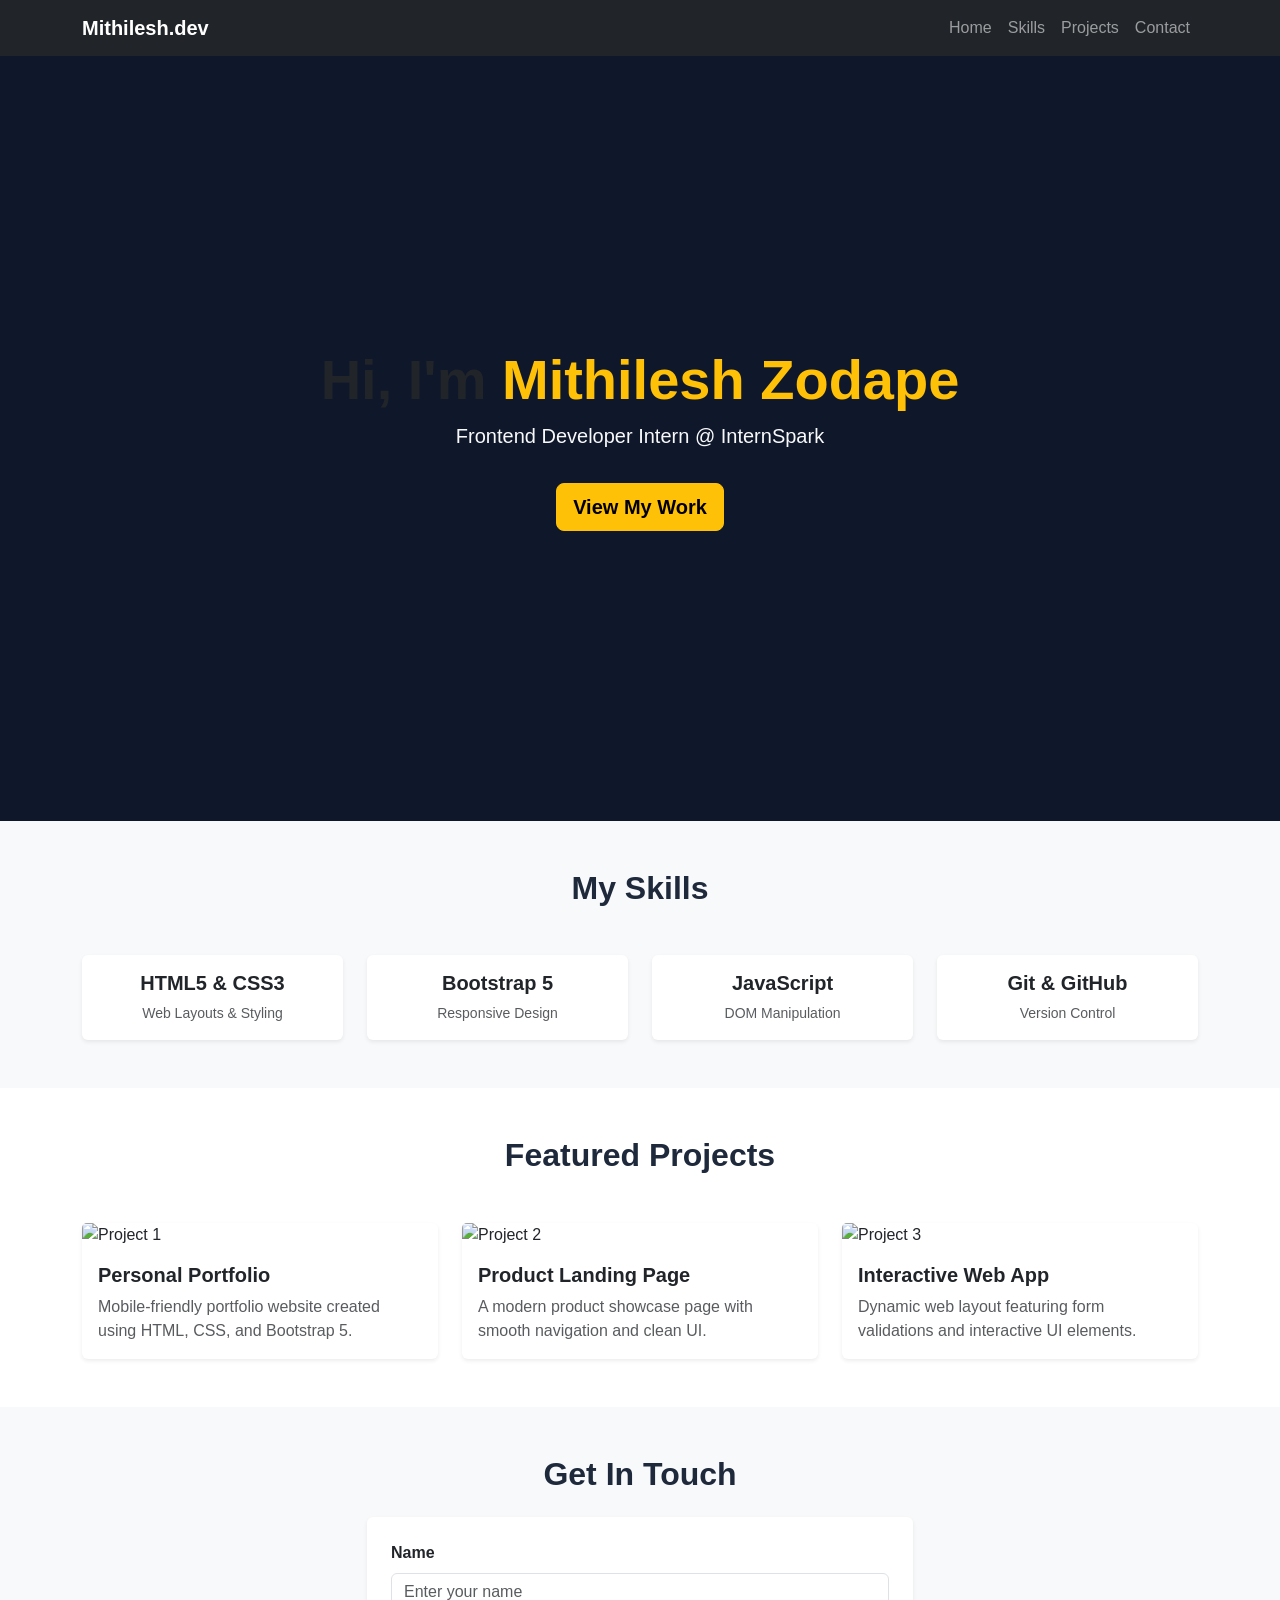
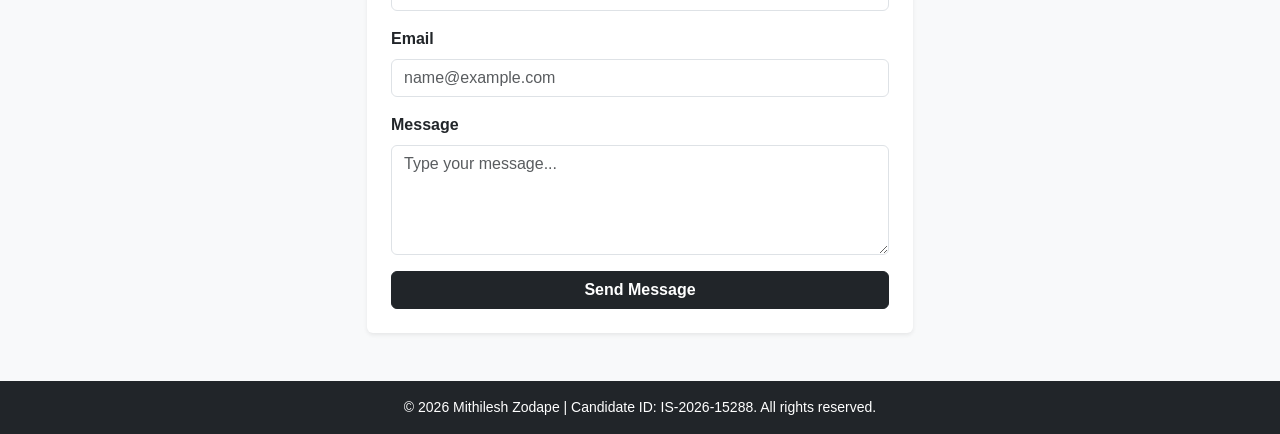
==== index.html @ ed586cf2 "Add files via upload" ====
<!DOCTYPE html>
<html lang="en">
<head>
    <meta charset="UTF-8">
    <meta name="viewport" content="width=device-width, initial-scale=1.0">
    <title>Mithilesh Zodape - Portfolio</title>
    <!-- Bootstrap 5 CDN -->
    <link href="https://cdn.jsdelivr.net/npm/bootstrap@5.3.0/dist/css/bootstrap.min.css" rel="stylesheet">
    <link rel="stylesheet" href="style.css">
</head>
<body>

    <!-- Navigation Bar -->
    <nav class="navbar navbar-expand-lg navbar-dark bg-dark fixed-top">
        <div class="container">
            <a class="navbar-brand fw-bold" href="#home">Mithilesh.dev</a>
            <button class="navbar-toggler" type="button" data-bs-toggle="collapse" data-bs-target="#navMenu">
                <span class="navbar-toggler-icon"></span>
            </button>
            <div class="collapse navbar-collapse" id="navMenu">
                <ul class="navbar-nav ms-auto">
                    <li class="nav-item"><a class="nav-link" href="#home">Home</a></li>
                    <li class="nav-item"><a class="nav-link" href="#skills">Skills</a></li>
                    <li class="nav-item"><a class="nav-link" href="#projects">Projects</a></li>
                    <li class="nav-item"><a class="nav-link" href="#contact">Contact</a></li>
                </ul>
            </div>
        </div>
    </nav>

    <!-- Hero Section -->
    <section id="home" class="hero-section d-flex align-items-center">
        <div class="container text-center">
            <h1 class="display-4 fw-bold">Hi, I'm <span class="text-warning">Mithilesh Zodape</span></h1>
            <p class="lead text-light">Frontend Developer Intern @ InternSpark</p>
            <a href="#projects" class="btn btn-warning btn-lg mt-3 fw-semibold">View My Work</a>
        </div>
    </section>

    <!-- Skills Section -->
    <section id="skills" class="py-5 bg-light">
        <div class="container">
            <h2 class="text-center mb-5 section-title">My Skills</h2>
            <div class="row g-4">
                <div class="col-md-3 col-6">
                    <div class="card skill-card text-center p-3 border-0 shadow-sm">
                        <h5 class="fw-bold">HTML5 & CSS3</h5>
                        <p class="text-muted small mb-0">Web Layouts & Styling</p>
                    </div>
                </div>
                <div class="col-md-3 col-6">
                    <div class="card skill-card text-center p-3 border-0 shadow-sm">
                        <h5 class="fw-bold">Bootstrap 5</h5>
                        <p class="text-muted small mb-0">Responsive Design</p>
                    </div>
                </div>
                <div class="col-md-3 col-6">
                    <div class="card skill-card text-center p-3 border-0 shadow-sm">
                        <h5 class="fw-bold">JavaScript</h5>
                        <p class="text-muted small mb-0">DOM Manipulation</p>
                    </div>
                </div>
                <div class="col-md-3 col-6">
                    <div class="card skill-card text-center p-3 border-0 shadow-sm">
                        <h5 class="fw-bold">Git & GitHub</h5>
                        <p class="text-muted small mb-0">Version Control</p>
                    </div>
                </div>
            </div>
        </div>
    </section>

    <!-- Projects Section -->
    <section id="projects" class="py-5">
        <div class="container">
            <h2 class="text-center mb-5 section-title">Featured Projects</h2>
            <div class="row g-4">
                <!-- Project 1 -->
                <div class="col-md-4">
                    <div class="card h-100 border-0 shadow-sm">
                        <img src="https://via.placeholder.com/350x200?text=Portfolio+Website" class="card-img-top" alt="Project 1">
                        <div class="card-body">
                            <h5 class="card-title fw-bold">Personal Portfolio</h5>
                            <p class="card-text text-muted">Mobile-friendly portfolio website created using HTML, CSS, and Bootstrap 5.</p>
                        </div>
                    </div>
                </div>
                <!-- Project 2 -->
                <div class="col-md-4">
                    <div class="card h-100 border-0 shadow-sm">
                        <img src="https://via.placeholder.com/350x200?text=Landing+Page" class="card-img-top" alt="Project 2">
                        <div class="card-body">
                            <h5 class="card-title fw-bold">Product Landing Page</h5>
                            <p class="card-text text-muted">A modern product showcase page with smooth navigation and clean UI.</p>
                        </div>
                    </div>
                </div>
                <!-- Project 3 -->
                <div class="col-md-4">
                    <div class="card h-100 border-0 shadow-sm">
                        <img src="https://via.placeholder.com/350x200?text=JS+Interactive+App" class="card-img-top" alt="Project 3">
                        <div class="card-body">
                            <h5 class="card-title fw-bold">Interactive Web App</h5>
                            <p class="card-text text-muted">Dynamic web layout featuring form validations and interactive UI elements.</p>
                        </div>
                    </div>
                </div>
            </div>
        </div>
    </section>

    <!-- Contact Section -->
    <section id="contact" class="py-5 bg-light">
        <div class="container">
            <h2 class="text-center mb-4 section-title">Get In Touch</h2>
            <div class="row justify-content-center">
                <div class="col-md-6">
                    <form id="contactForm" class="p-4 bg-white rounded shadow-sm">
                        <div class="mb-3">
                            <label class="form-label fw-semibold">Name</label>
                            <input type="text" class="form-control" placeholder="Enter your name" required>
                        </div>
                        <div class="mb-3">
                            <label class="form-label fw-semibold">Email</label>
                            <input type="email" class="form-control" placeholder="name@example.com" required>
                        </div>
                        <div class="mb-3">
                            <label class="form-label fw-semibold">Message</label>
                            <textarea class="form-control" rows="4" placeholder="Type your message..." required></textarea>
                        </div>
                        <button type="submit" class="btn btn-dark w-100 fw-semibold">Send Message</button>
                    </form>
                </div>
            </div>
        </div>
    </section>

    <!-- Footer -->
    <footer class="bg-dark text-white text-center py-3">
        <p class="mb-0 small">&copy; 2026 Mithilesh Zodape | Candidate ID: IS-2026-15288. All rights reserved.</p>
    </footer>

    <!-- Bootstrap JS CDN -->
    <script src="https://cdn.jsdelivr.net/npm/bootstrap@5.3.0/dist/js/bootstrap.bundle.min.js"></script>
    <script src="script.js"></script>
</body>
</html>
---- style.css ----
/* Custom Styles for Mithilesh's Portfolio */
:root {
    --main-font: 'Segoe UI', Tahoma, Geneva, Verdana, sans-serif;
    --hero-bg: #0f172a;
}

html {
    scroll-behavior: smooth;
}

body {
    font-family: var(--main-font);
    padding-top: 56px; /* Offset for fixed navbar */
}

/* Hero Section Styling */
.hero-section {
    height: 85vh;
    background-color: var(--hero-bg);
}

/* Section Headings */
.section-title {
    font-weight: 700;
    color: #1e293b;
}

/* Hover effects for skill cards */
.skill-card {
    transition: transform 0.2s ease-in-out;
}

.skill-card:hover {
    transform: translateY(-5px);
}
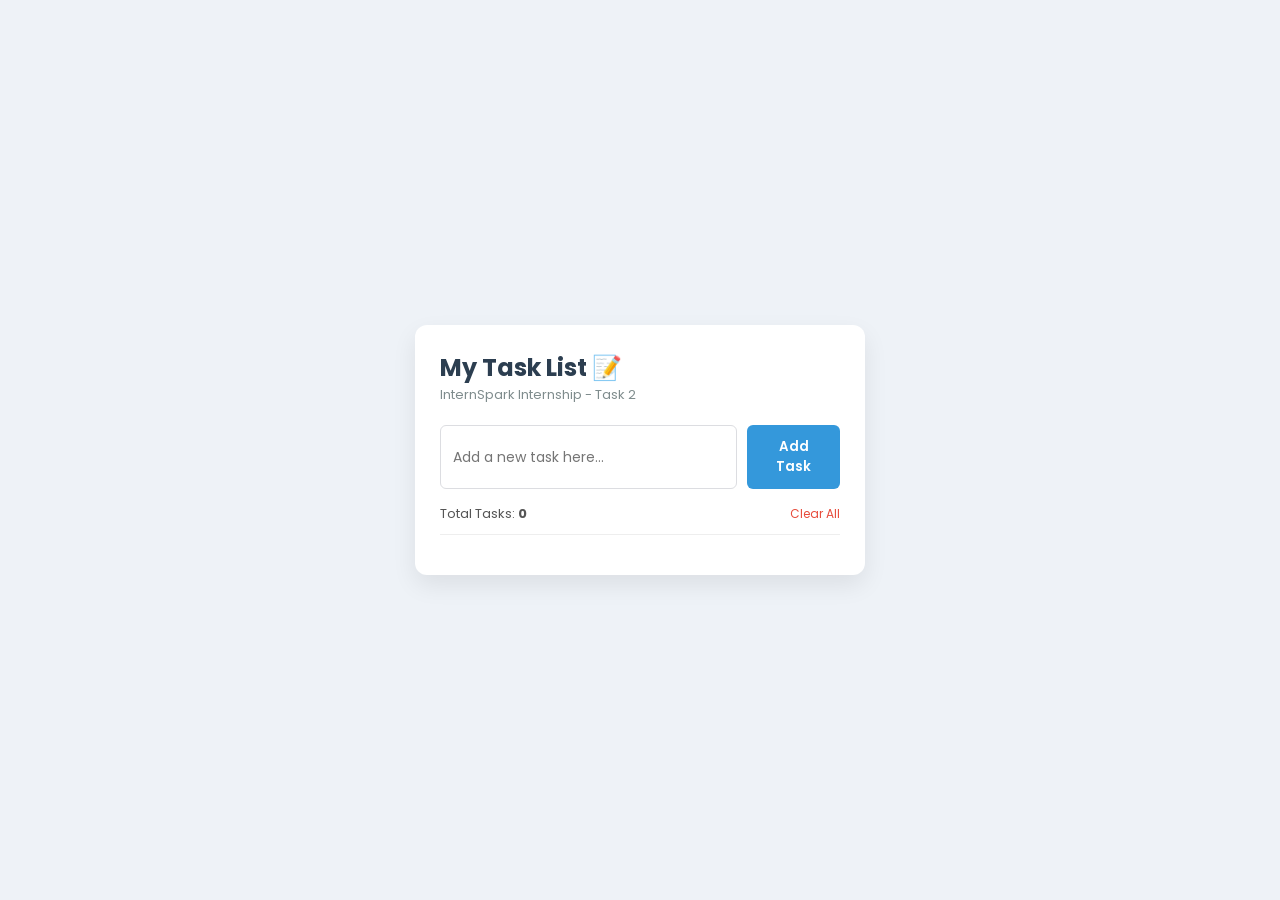
==== commit 547febf9: "Add files via upload" ====
--- a/index.html
+++ b/index.html
@@ -3,145 +3,35 @@
 <head>
     <meta charset="UTF-8">
     <meta name="viewport" content="width=device-width, initial-scale=1.0">
-    <title>Mithilesh Zodape - Portfolio</title>
-    <!-- Bootstrap 5 CDN -->
-    <link href="https://cdn.jsdelivr.net/npm/bootstrap@5.3.0/dist/css/bootstrap.min.css" rel="stylesheet">
+    <title>Task Manager - Mithilesh</title>
+    <!-- Google Font -->
+    <link href="https://fonts.googleapis.com/css2?family=Poppins:wght@300;400;600&display=swap" rel="stylesheet">
     <link rel="stylesheet" href="style.css">
 </head>
 <body>
 
-    <!-- Navigation Bar -->
-    <nav class="navbar navbar-expand-lg navbar-dark bg-dark fixed-top">
-        <div class="container">
-            <a class="navbar-brand fw-bold" href="#home">Mithilesh.dev</a>
-            <button class="navbar-toggler" type="button" data-bs-toggle="collapse" data-bs-target="#navMenu">
-                <span class="navbar-toggler-icon"></span>
-            </button>
-            <div class="collapse navbar-collapse" id="navMenu">
-                <ul class="navbar-nav ms-auto">
-                    <li class="nav-item"><a class="nav-link" href="#home">Home</a></li>
-                    <li class="nav-item"><a class="nav-link" href="#skills">Skills</a></li>
-                    <li class="nav-item"><a class="nav-link" href="#projects">Projects</a></li>
-                    <li class="nav-item"><a class="nav-link" href="#contact">Contact</a></li>
-                </ul>
-            </div>
+    <div class="todo-app">
+        <h2>My Task List 📝</h2>
+        <p class="subtitle">InternSpark Internship - Task 2</p>
+
+        <!-- Input Area -->
+        <div class="input-container">
+            <input type="text" id="taskInput" placeholder="Add a new task here..." />
+            <button id="addBtn">Add Task</button>
         </div>
-    </nav>
 
-    <!-- Hero Section -->
-    <section id="home" class="hero-section d-flex align-items-center">
-        <div class="container text-center">
-            <h1 class="display-4 fw-bold">Hi, I'm <span class="text-warning">Mithilesh Zodape</span></h1>
-            <p class="lead text-light">Frontend Developer Intern @ InternSpark</p>
-            <a href="#projects" class="btn btn-warning btn-lg mt-3 fw-semibold">View My Work</a>
+        <!-- Task Stats -->
+        <div class="stats-bar">
+            <span>Total Tasks: <strong id="totalCount">0</strong></span>
+            <button id="clearAllBtn" class="clear-btn">Clear All</button>
         </div>
-    </section>
 
-    <!-- Skills Section -->
-    <section id="skills" class="py-5 bg-light">
-        <div class="container">
-            <h2 class="text-center mb-5 section-title">My Skills</h2>
-            <div class="row g-4">
-                <div class="col-md-3 col-6">
-                    <div class="card skill-card text-center p-3 border-0 shadow-sm">
-                        <h5 class="fw-bold">HTML5 & CSS3</h5>
-                        <p class="text-muted small mb-0">Web Layouts & Styling</p>
-                    </div>
-                </div>
-                <div class="col-md-3 col-6">
-                    <div class="card skill-card text-center p-3 border-0 shadow-sm">
-                        <h5 class="fw-bold">Bootstrap 5</h5>
-                        <p class="text-muted small mb-0">Responsive Design</p>
-                    </div>
-                </div>
-                <div class="col-md-3 col-6">
-                    <div class="card skill-card text-center p-3 border-0 shadow-sm">
-                        <h5 class="fw-bold">JavaScript</h5>
-                        <p class="text-muted small mb-0">DOM Manipulation</p>
-                    </div>
-                </div>
-                <div class="col-md-3 col-6">
-                    <div class="card skill-card text-center p-3 border-0 shadow-sm">
-                        <h5 class="fw-bold">Git & GitHub</h5>
-                        <p class="text-muted small mb-0">Version Control</p>
-                    </div>
-                </div>
-            </div>
-        </div>
-    </section>
+        <!-- List Container -->
+        <ul id="taskList" class="task-list">
+            <!-- Tasks will be added dynamically -->
+        </ul>
+    </div>
 
-    <!-- Projects Section -->
-    <section id="projects" class="py-5">
-        <div class="container">
-            <h2 class="text-center mb-5 section-title">Featured Projects</h2>
-            <div class="row g-4">
-                <!-- Project 1 -->
-                <div class="col-md-4">
-                    <div class="card h-100 border-0 shadow-sm">
-                        <img src="https://via.placeholder.com/350x200?text=Portfolio+Website" class="card-img-top" alt="Project 1">
-                        <div class="card-body">
-                            <h5 class="card-title fw-bold">Personal Portfolio</h5>
-                            <p class="card-text text-muted">Mobile-friendly portfolio website created using HTML, CSS, and Bootstrap 5.</p>
-                        </div>
-                    </div>
-                </div>
-                <!-- Project 2 -->
-                <div class="col-md-4">
-                    <div class="card h-100 border-0 shadow-sm">
-                        <img src="https://via.placeholder.com/350x200?text=Landing+Page" class="card-img-top" alt="Project 2">
-                        <div class="card-body">
-                            <h5 class="card-title fw-bold">Product Landing Page</h5>
-                            <p class="card-text text-muted">A modern product showcase page with smooth navigation and clean UI.</p>
-                        </div>
-                    </div>
-                </div>
-                <!-- Project 3 -->
-                <div class="col-md-4">
-                    <div class="card h-100 border-0 shadow-sm">
-                        <img src="https://via.placeholder.com/350x200?text=JS+Interactive+App" class="card-img-top" alt="Project 3">
-                        <div class="card-body">
-                            <h5 class="card-title fw-bold">Interactive Web App</h5>
-                            <p class="card-text text-muted">Dynamic web layout featuring form validations and interactive UI elements.</p>
-                        </div>
-                    </div>
-                </div>
-            </div>
-        </div>
-    </section>
-
-    <!-- Contact Section -->
-    <section id="contact" class="py-5 bg-light">
-        <div class="container">
-            <h2 class="text-center mb-4 section-title">Get In Touch</h2>
-            <div class="row justify-content-center">
-                <div class="col-md-6">
-                    <form id="contactForm" class="p-4 bg-white rounded shadow-sm">
-                        <div class="mb-3">
-                            <label class="form-label fw-semibold">Name</label>
-                            <input type="text" class="form-control" placeholder="Enter your name" required>
-                        </div>
-                        <div class="mb-3">
-                            <label class="form-label fw-semibold">Email</label>
-                            <input type="email" class="form-control" placeholder="name@example.com" required>
-                        </div>
-                        <div class="mb-3">
-                            <label class="form-label fw-semibold">Message</label>
-                            <textarea class="form-control" rows="4" placeholder="Type your message..." required></textarea>
-                        </div>
-                        <button type="submit" class="btn btn-dark w-100 fw-semibold">Send Message</button>
-                    </form>
-                </div>
-            </div>
-        </div>
-    </section>
-
-    <!-- Footer -->
-    <footer class="bg-dark text-white text-center py-3">
-        <p class="mb-0 small">&copy; 2026 Mithilesh Zodape | Candidate ID: IS-2026-15288. All rights reserved.</p>
-    </footer>
-
-    <!-- Bootstrap JS CDN -->
-    <script src="https://cdn.jsdelivr.net/npm/bootstrap@5.3.0/dist/js/bootstrap.bundle.min.js"></script>
     <script src="script.js"></script>
 </body>
 </html>
--- a/style.css
+++ b/style.css
@@ -1,35 +1,140 @@
-/* Custom Styles for Mithilesh's Portfolio */
-:root {
-    --main-font: 'Segoe UI', Tahoma, Geneva, Verdana, sans-serif;
-    --hero-bg: #0f172a;
-}
-
-html {
-    scroll-behavior: smooth;
+/* General Styling */
+* {
+    margin: 0;
+    padding: 0;
+    box-sizing: border-box;
+    font-family: 'Poppins', sans-serif;
 }
 
 body {
-    font-family: var(--main-font);
-    padding-top: 56px; /* Offset for fixed navbar */
+    background-color: #eef2f7;
+    display: flex;
+    justify-content: center;
+    align-items: center;
+    min-height: 100vh;
+    padding: 20px;
 }
 
-/* Hero Section Styling */
-.hero-section {
-    height: 85vh;
-    background-color: var(--hero-bg);
+/* Card Wrapper */
+.todo-app {
+    background: #ffffff;
+    width: 100%;
+    max-width: 450px;
+    padding: 25px;
+    border-radius: 12px;
+    box-shadow: 0 10px 25px rgba(0, 0, 0, 0.08);
 }
 
-/* Section Headings */
-.section-title {
-    font-weight: 700;
-    color: #1e293b;
+.todo-app h2 {
+    color: #2c3e50;
+    font-size: 24px;
 }
 
-/* Hover effects for skill cards */
-.skill-card {
-    transition: transform 0.2s ease-in-out;
+.subtitle {
+    font-size: 13px;
+    color: #7f8c8d;
+    margin-bottom: 20px;
 }
 
-.skill-card:hover {
-    transform: translateY(-5px);
+/* Input Area */
+.input-container {
+    display: flex;
+    gap: 10px;
+    margin-bottom: 15px;
+}
+
+.input-container input {
+    flex: 1;
+    padding: 12px;
+    border: 1px solid #dcdde1;
+    border-radius: 6px;
+    outline: none;
+    font-size: 14px;
+}
+
+.input-container input:focus {
+    border-color: #3498db;
+}
+
+.input-container button {
+    padding: 12px 18px;
+    background: #3498db;
+    color: white;
+    border: none;
+    border-radius: 6px;
+    cursor: pointer;
+    font-weight: 600;
+    transition: background 0.2s ease;
+}
+
+.input-container button:hover {
+    background: #2980b9;
+}
+
+/* Stats */
+.stats-bar {
+    display: flex;
+    justify-content: space-between;
+    align-items: center;
+    font-size: 13px;
+    color: #555;
+    margin-bottom: 15px;
+    padding-bottom: 10px;
+    border-bottom: 1px solid #eee;
+}
+
+.clear-btn {
+    background: none;
+    border: none;
+    color: #e74c3c;
+    cursor: pointer;
+    font-size: 12px;
+}
+
+.clear-btn:hover {
+    text-decoration: underline;
+}
+
+/* Task Item List */
+.task-list {
+    list-style: none;
+    max-height: 280px;
+    overflow-y: auto;
+}
+
+.task-list li {
+    background: #f8f9fa;
+    padding: 12px;
+    border-radius: 6px;
+    margin-bottom: 8px;
+    display: flex;
+    justify-content: space-between;
+    align-items: center;
+    border-left: 4px solid #3498db;
+}
+
+.task-list li.completed {
+    border-left-color: #2ecc71;
+    text-decoration: line-through;
+    opacity: 0.6;
+}
+
+.task-text {
+    cursor: pointer;
+    flex: 1;
+    word-break: break-all;
+}
+
+.delete-btn {
+    background: #ff7675;
+    color: white;
+    border: none;
+    padding: 4px 8px;
+    border-radius: 4px;
+    cursor: pointer;
+    font-size: 11px;
+}
+
+.delete-btn:hover {
+    background: #d63031;
 }
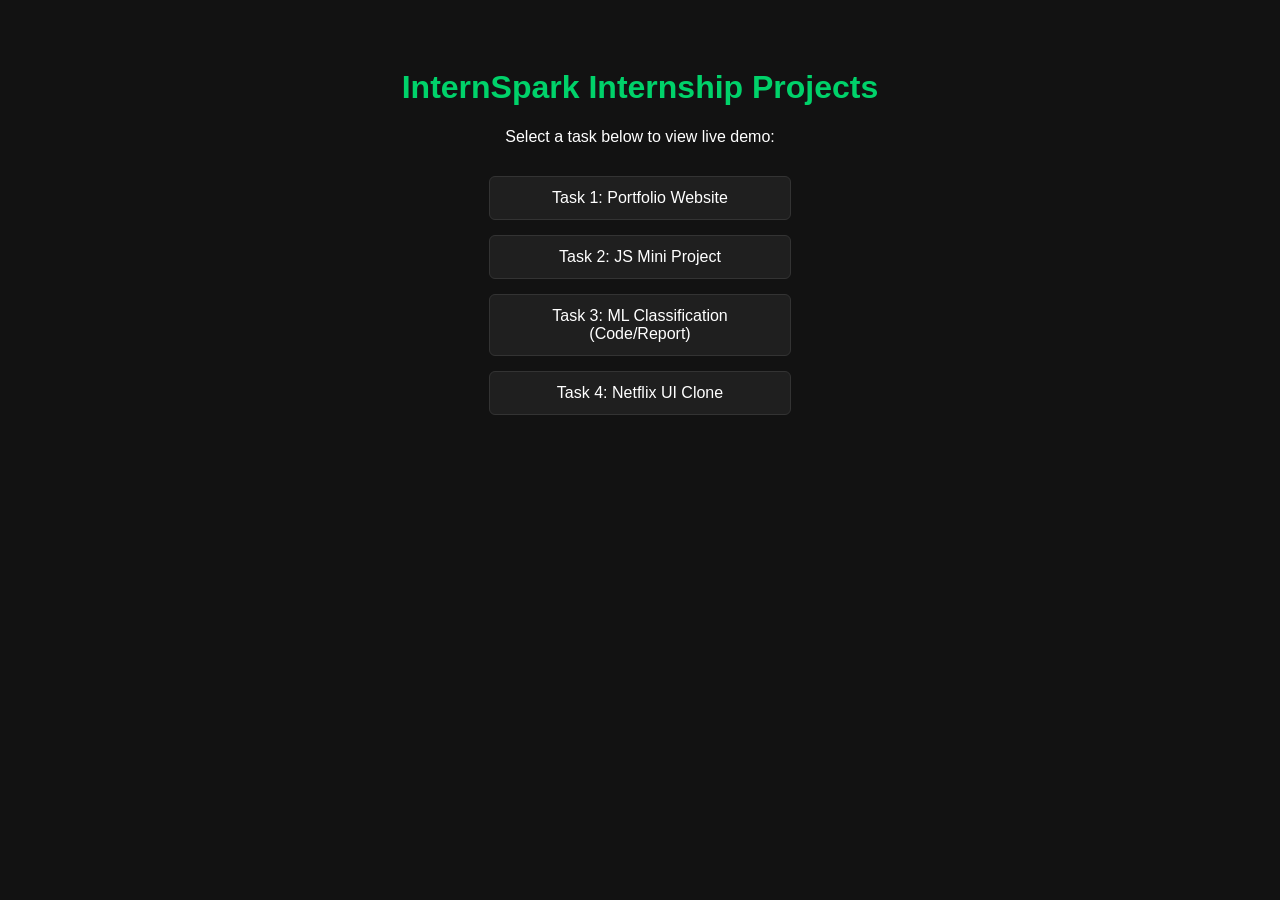
==== commit fe99ae27: "Create index.html" ====
--- a/index.html
+++ b/index.html
@@ -1,37 +1,24 @@
-<!DOCTYPE html>
-<html lang="en">
-<head>
-    <meta charset="UTF-8">
-    <meta name="viewport" content="width=device-width, initial-scale=1.0">
-    <title>Task Manager - Mithilesh</title>
-    <!-- Google Font -->
-    <link href="https://fonts.googleapis.com/css2?family=Poppins:wght@300;400;600&display=swap" rel="stylesheet">
-    <link rel="stylesheet" href="style.css">
-</head>
-<body>
-
-    <div class="todo-app">
-        <h2>My Task List 📝</h2>
-        <p class="subtitle">InternSpark Internship - Task 2</p>
-
-        <!-- Input Area -->
-        <div class="input-container">
-            <input type="text" id="taskInput" placeholder="Add a new task here..." />
-            <button id="addBtn">Add Task</button>
-        </div>
-
-        <!-- Task Stats -->
-        <div class="stats-bar">
-            <span>Total Tasks: <strong id="totalCount">0</strong></span>
-            <button id="clearAllBtn" class="clear-btn">Clear All</button>
-        </div>
-
-        <!-- List Container -->
-        <ul id="taskList" class="task-list">
-            <!-- Tasks will be added dynamically -->
-        </ul>
-    </div>
-
-    <script src="script.js"></script>
-</body>
-</html>+<!DOCTYPE html>
+<html lang="en">
+<head>
+    <meta charset="UTF-8">
+    <title>InternSpark Tasks Submissions</title>
+    <style>
+        body { font-family: Arial, sans-serif; padding: 40px; background: #121212; color: white; text-align: center; }
+        h1 { color: #00d26a; }
+        .links { margin-top: 30px; display: flex; flex-direction: column; gap: 15px; align-items: center; }
+        a { color: #ffffff; background: #1f1f1f; padding: 12px 25px; border-radius: 6px; text-decoration: none; border: 1px solid #333; width: 250px; }
+        a:hover { background: #00d26a; color: black; }
+    </style>
+</head>
+<body>
+    <h1>InternSpark Internship Projects</h1>
+    <p>Select a task below to view live demo:</p>
+    <div class="links">
+        <a href="./task 1/" target="_blank">Task 1: Portfolio Website</a>
+        <a href="./task 2/" target="_blank">Task 2: JS Mini Project</a>
+        <a href="./task 3/" target="_blank">Task 3: ML Classification (Code/Report)</a>
+        <a href="./task 4/" target="_blank">Task 4: Netflix UI Clone</a>
+    </div>
+</body>
+</html>
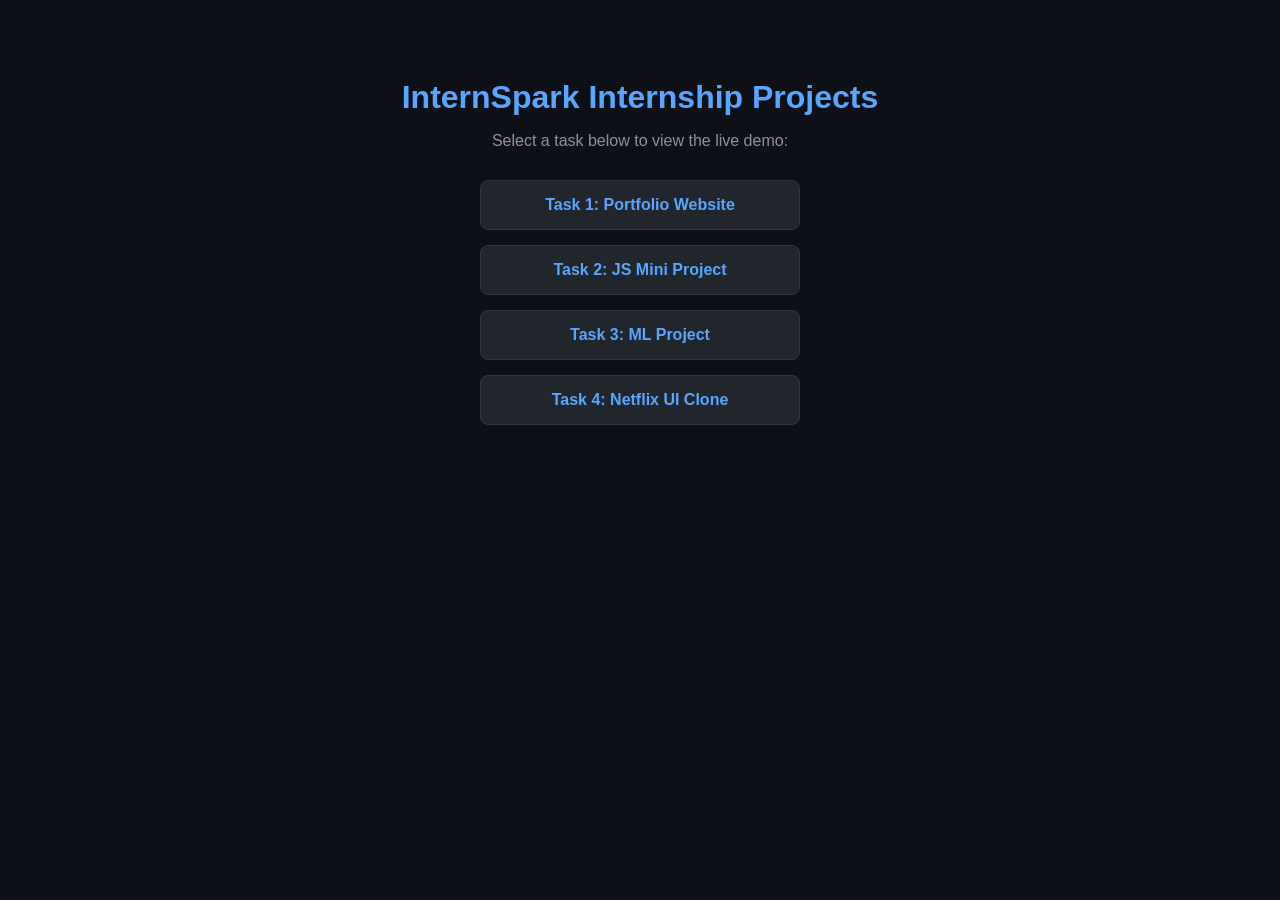
==== commit 6dcb9ba0: "Create index.html" ====
--- a/index.html
+++ b/index.html
@@ -2,23 +2,25 @@
 <html lang="en">
 <head>
     <meta charset="UTF-8">
-    <title>InternSpark Tasks Submissions</title>
+    <meta name="viewport" content="width=device-width, initial-scale=1.0">
+    <title>InternSpark Internship Submissions</title>
     <style>
-        body { font-family: Arial, sans-serif; padding: 40px; background: #121212; color: white; text-align: center; }
-        h1 { color: #00d26a; }
-        .links { margin-top: 30px; display: flex; flex-direction: column; gap: 15px; align-items: center; }
-        a { color: #ffffff; background: #1f1f1f; padding: 12px 25px; border-radius: 6px; text-decoration: none; border: 1px solid #333; width: 250px; }
-        a:hover { background: #00d26a; color: black; }
+        body { font-family: Arial, sans-serif; text-align: center; padding: 50px 20px; background: #0d1117; color: #c9d1d9; }
+        h1 { color: #58a6ff; margin-bottom: 10px; }
+        p { margin-bottom: 30px; color: #8b949e; }
+        .container { display: flex; flex-direction: column; gap: 15px; max-width: 320px; margin: 0 auto; }
+        a { background: #21262d; color: #58a6ff; text-decoration: none; padding: 15px; border-radius: 8px; border: 1px solid #30363d; font-weight: bold; font-size: 16px; transition: 0.2s; }
+        a:hover { background: #30363d; border-color: #58a6ff; }
     </style>
 </head>
 <body>
     <h1>InternSpark Internship Projects</h1>
-    <p>Select a task below to view live demo:</p>
-    <div class="links">
-        <a href="./task 1/" target="_blank">Task 1: Portfolio Website</a>
-        <a href="./task 2/" target="_blank">Task 2: JS Mini Project</a>
-        <a href="./task 3/" target="_blank">Task 3: ML Classification (Code/Report)</a>
-        <a href="./task 4/" target="_blank">Task 4: Netflix UI Clone</a>
+    <p>Select a task below to view the live demo:</p>
+    <div class="container">
+        <a href="./task 1/">Task 1: Portfolio Website</a>
+        <a href="./task 2/">Task 2: JS Mini Project</a>
+        <a href="./task 3/">Task 3: ML Project</a>
+        <a href="./task 4/">Task 4: Netflix UI Clone</a>
     </div>
 </body>
 </html>
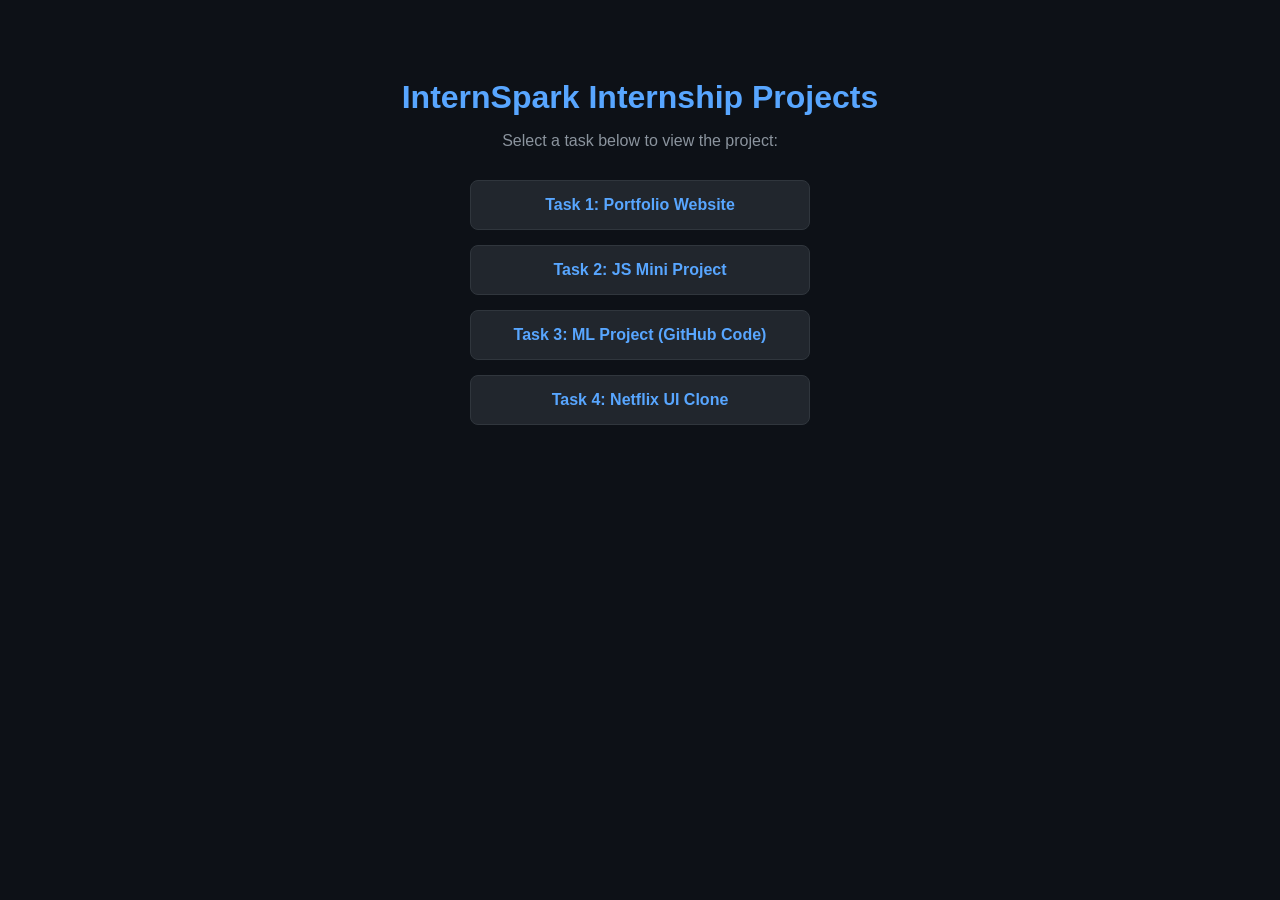
==== commit 6fa67f7a: "Update index.html" ====
--- a/index.html
+++ b/index.html
@@ -8,18 +8,18 @@
         body { font-family: Arial, sans-serif; text-align: center; padding: 50px 20px; background: #0d1117; color: #c9d1d9; }
         h1 { color: #58a6ff; margin-bottom: 10px; }
         p { margin-bottom: 30px; color: #8b949e; }
-        .container { display: flex; flex-direction: column; gap: 15px; max-width: 320px; margin: 0 auto; }
+        .container { display: flex; flex-direction: column; gap: 15px; max-width: 340px; margin: 0 auto; }
         a { background: #21262d; color: #58a6ff; text-decoration: none; padding: 15px; border-radius: 8px; border: 1px solid #30363d; font-weight: bold; font-size: 16px; transition: 0.2s; }
         a:hover { background: #30363d; border-color: #58a6ff; }
     </style>
 </head>
 <body>
     <h1>InternSpark Internship Projects</h1>
-    <p>Select a task below to view the live demo:</p>
+    <p>Select a task below to view the project:</p>
     <div class="container">
         <a href="./task 1/">Task 1: Portfolio Website</a>
         <a href="./task 2/">Task 2: JS Mini Project</a>
-        <a href="./task 3/">Task 3: ML Project</a>
+        <a href="https://github.com/mithileshzodape-spec/InternSpark-Internship/tree/main/task%203" target="_blank">Task 3: ML Project (GitHub Code)</a>
         <a href="./task 4/">Task 4: Netflix UI Clone</a>
     </div>
 </body>
